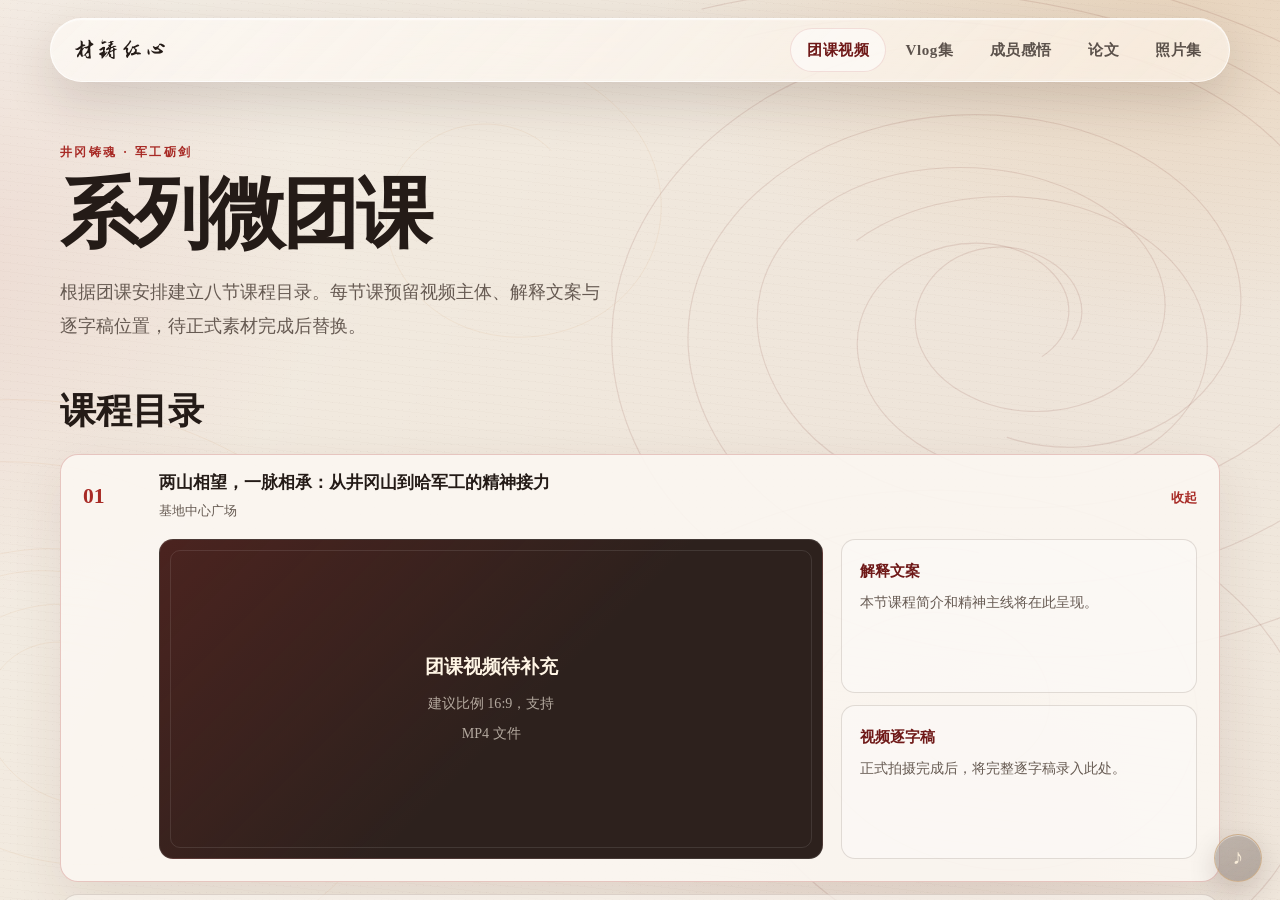
==== course.html @ 58afc65a "Deploy 材铸红心实践团网站" ====
<!doctype html>
<html lang="zh-CN">
<head>
  <meta charset="utf-8">
  <meta name="viewport" content="width=device-width, initial-scale=1">
  <meta name="description" content="材铸红心系列微团课视频框架">
  <title>团课视频｜材铸红心</title>
  <link rel="stylesheet" href="assets/css/styles.css">
</head>
<body class="content-page" data-page="course.html">
  <header class="site-header site-header--light" data-open="false">
    <a class="brand-name" href="index.html" aria-label="返回材铸红心首页">材铸红心</a>
    <button class="menu-button" type="button" aria-expanded="false" aria-controls="site-nav">导航</button>
    <nav class="site-nav" id="site-nav" aria-label="主要导航">
      <a class="nav-link" href="course.html" aria-current="page">团课视频</a>
      <a class="nav-link" href="vlog.html">Vlog集</a>
      <a class="nav-link" href="reflections.html">成员感悟</a>
      <a class="nav-link" href="paper.html">论文</a>
      <a class="nav-link" href="gallery.html">照片集</a>
    </nav>
  </header>

  <main class="page-main">
    <header class="page-intro">
      <p class="page-kicker">井冈铸魂 · 军工砺剑</p>
      <h1 class="page-title">系列微团课</h1>
      <p class="page-lede">根据团课安排建立八节课程目录。每节课预留视频主体、解释文案与逐字稿位置，待正式素材完成后替换。</p>
    </header>

    <section aria-labelledby="course-list-title">
      <h2 class="section-heading" id="course-list-title">课程目录</h2>
      <div class="lesson-list">
        <details class="lesson-item" open>
          <summary>
            <span class="lesson-number">01</span>
            <span><span class="lesson-summary-title">两山相望，一脉相承：从井冈山到哈军工的精神接力</span><span class="lesson-location">基地中心广场</span></span>
            <span class="lesson-toggle" aria-hidden="true"></span>
          </summary>
          <div class="lesson-body">
            <div class="media-placeholder"><div class="placeholder-copy"><strong>团课视频待补充</strong><span>建议比例 16:9，支持 MP4 文件</span></div></div>
            <div class="copy-slots"><div class="copy-slot"><strong>解释文案</strong><p>本节课程简介和精神主线将在此呈现。</p></div><div class="copy-slot"><strong>视频逐字稿</strong><p>正式拍摄完成后，将完整逐字稿录入此处。</p></div></div>
          </div>
        </details>
        <details class="lesson-item">
          <summary><span class="lesson-number">02</span><span><span class="lesson-summary-title">支部建在连上，班排建在专业：从三湾改编看红色制度基因</span><span class="lesson-location">基地中心教室及走廊</span></span><span class="lesson-toggle" aria-hidden="true"></span></summary>
          <div class="lesson-body"><div class="media-placeholder"><div class="placeholder-copy"><strong>团课视频待补充</strong><span>视频主体位置</span></div></div><div class="copy-slots"><div class="copy-slot"><strong>解释文案</strong><p>课程简介待录入。</p></div><div class="copy-slot"><strong>视频逐字稿</strong><p>完整稿件待录入。</p></div></div></div>
        </details>
        <details class="lesson-item">
          <summary><span class="lesson-number">03</span><span><span class="lesson-summary-title">军民鱼水，攻克难关</span><span class="lesson-location">茅坪镇坝上村、源头村、马源村</span></span><span class="lesson-toggle" aria-hidden="true"></span></summary>
          <div class="lesson-body"><div class="media-placeholder"><div class="placeholder-copy"><strong>团课视频待补充</strong><span>视频主体位置</span></div></div><div class="copy-slots"><div class="copy-slot"><strong>解释文案</strong><p>课程简介待录入。</p></div><div class="copy-slot"><strong>视频逐字稿</strong><p>完整稿件待录入。</p></div></div></div>
        </details>
        <details class="lesson-item">
          <summary><span class="lesson-number">04</span><span><span class="lesson-summary-title">实事求是，勇闯新路</span><span class="lesson-location">茅坪八角楼</span></span><span class="lesson-toggle" aria-hidden="true"></span></summary>
          <div class="lesson-body"><div class="media-placeholder"><div class="placeholder-copy"><strong>团课视频待补充</strong><span>视频主体位置</span></div></div><div class="copy-slots"><div class="copy-slot"><strong>解释文案</strong><p>课程简介待录入。</p></div><div class="copy-slot"><strong>视频逐字稿</strong><p>完整稿件待录入。</p></div></div></div>
        </details>
        <details class="lesson-item">
          <summary><span class="lesson-number">05</span><span><span class="lesson-summary-title">盐藏初心，以命守志</span><span class="lesson-location">小井红军医院及红军烈士墓</span></span><span class="lesson-toggle" aria-hidden="true"></span></summary>
          <div class="lesson-body"><div class="media-placeholder"><div class="placeholder-copy"><strong>团课视频待补充</strong><span>视频主体位置</span></div></div><div class="copy-slots"><div class="copy-slot"><strong>解释文案</strong><p>课程简介待录入。</p></div><div class="copy-slot"><strong>视频逐字稿</strong><p>完整稿件待录入。</p></div></div></div>
        </details>
        <details class="lesson-item">
          <summary><span class="lesson-number">06</span><span><span class="lesson-summary-title">同心创业铸根基</span><span class="lesson-location">百竹园及红军造币厂</span></span><span class="lesson-toggle" aria-hidden="true"></span></summary>
          <div class="lesson-body"><div class="media-placeholder"><div class="placeholder-copy"><strong>团课视频待补充</strong><span>视频主体位置</span></div></div><div class="copy-slots"><div class="copy-slot"><strong>解释文案</strong><p>课程简介待录入。</p></div><div class="copy-slot"><strong>视频逐字稿</strong><p>完整稿件待录入。</p></div></div></div>
        </details>
        <details class="lesson-item">
          <summary><span class="lesson-number">07</span><span><span class="lesson-summary-title">星火寻路，自主立根</span><span class="lesson-location">茅坪八角楼</span></span><span class="lesson-toggle" aria-hidden="true"></span></summary>
          <div class="lesson-body"><div class="media-placeholder"><div class="placeholder-copy"><strong>团课视频待补充</strong><span>视频主体位置</span></div></div><div class="copy-slots"><div class="copy-slot"><strong>解释文案</strong><p>课程简介待录入。</p></div><div class="copy-slot"><strong>视频逐字稿</strong><p>完整稿件待录入。</p></div></div></div>
        </details>
        <details class="lesson-item">
          <summary><span class="lesson-number">08</span><span><span class="lesson-summary-title">井冈星火，青春接力</span><span class="lesson-location">井冈山火炬广场</span></span><span class="lesson-toggle" aria-hidden="true"></span></summary>
          <div class="lesson-body"><div class="media-placeholder"><div class="placeholder-copy"><strong>团课视频待补充</strong><span>视频主体位置</span></div></div><div class="copy-slots"><div class="copy-slot"><strong>解释文案</strong><p>课程简介待录入。</p></div><div class="copy-slot"><strong>视频逐字稿</strong><p>完整稿件待录入。</p></div></div></div>
        </details>
      </div>
    </section>
  </main>
  <footer class="site-footer">哈尔滨工程大学“材铸红心”井冈山实践团</footer>
  <script src="assets/js/site.js"></script>
</body>
</html>
---- assets/css/styles.css ----
@font-face {
  font-family: "CaiZhu Brush";
  src: url("../fonts/LiuJianMaoCao-Regular.ttf") format("truetype");
  font-display: swap;
}

@font-face {
  font-family: "CaiZhu Brush Alt";
  src: url("../fonts/ZhiMangXing-Regular.ttf") format("truetype");
  font-display: swap;
}

:root {
  color-scheme: light;
  --red: #a82b26;
  --red-deep: #6f1918;
  --red-soft: #c45b4f;
  --ink: #241b17;
  --ink-muted: #665a52;
  --paper: #f1e9de;
  --paper-soft: #f7f1e9;
  --gold: #d39a55;
  --line: rgba(82, 55, 43, 0.16);
  --glass-light: rgba(248, 241, 232, 0.68);
  --glass-dark: rgba(30, 22, 18, 0.26);
  --radius-panel: 18px;
  --radius-control: 999px;
  --shadow-panel: 0 24px 70px rgba(68, 35, 27, 0.12);
  --shadow-glass: inset 0 1px 0 rgba(255, 255, 255, 0.58), 0 18px 50px rgba(46, 24, 18, 0.16);
  --ease-out: cubic-bezier(0.16, 1, 0.3, 1);
  --serif: "Noto Serif SC", "Source Han Serif SC", "Songti SC", "STSong", "SimSun", serif;
}

* {
  box-sizing: border-box;
}

html {
  min-width: 320px;
  background: var(--paper);
}

body {
  margin: 0;
  min-width: 320px;
  color: var(--ink);
  background: var(--paper);
  font-family: var(--serif);
  font-size: 17px;
  line-height: 1.75;
  text-rendering: optimizeLegibility;
  -webkit-font-smoothing: antialiased;
}

a {
  color: inherit;
  text-decoration: none;
}

button,
summary {
  font: inherit;
}

:focus-visible {
  outline: 3px solid rgba(168, 43, 38, 0.48);
  outline-offset: 3px;
}

.site-header {
  position: fixed;
  z-index: 40;
  top: 18px;
  left: 50%;
  display: flex;
  width: min(calc(100% - 32px), 1180px);
  min-height: 64px;
  align-items: center;
  justify-content: space-between;
  gap: 20px;
  padding: 8px 10px 8px 22px;
  transform: translateX(-50%);
  border: 1px solid rgba(255, 255, 255, 0.28);
  border-radius: var(--radius-control);
  background:
    linear-gradient(135deg, rgba(255, 255, 255, 0.22), rgba(255, 255, 255, 0.06)),
    var(--glass-dark);
  box-shadow: var(--shadow-glass);
  backdrop-filter: blur(34px) saturate(168%) contrast(1.04);
  -webkit-backdrop-filter: blur(34px) saturate(168%) contrast(1.04);
}

.site-header::before {
  position: absolute;
  inset: 1px;
  z-index: -1;
  border: 1px solid rgba(255, 255, 255, 0.11);
  border-radius: inherit;
  content: "";
  pointer-events: none;
}

.site-header--light {
  border-color: rgba(255, 255, 255, 0.7);
  background:
    linear-gradient(135deg, rgba(255, 255, 255, 0.42), rgba(255, 255, 255, 0.08)),
    var(--glass-light);
  color: var(--ink);
}

.brand-name {
  flex: 0 0 auto;
  font-family: "CaiZhu Brush Alt", "STXingkai", "KaiTi", cursive;
  font-size: 1.55rem;
  line-height: 1;
  letter-spacing: 0.08em;
  white-space: nowrap;
}

.home .brand-name {
  color: #fff6e8;
  text-shadow: 0 2px 18px rgba(40, 10, 6, 0.32);
}

.site-nav {
  display: flex;
  align-items: center;
  gap: 2px;
}

.nav-link {
  display: inline-flex;
  min-height: 44px;
  align-items: center;
  justify-content: center;
  padding: 0 16px;
  border: 1px solid transparent;
  border-radius: var(--radius-control);
  color: rgba(255, 250, 242, 0.86);
  font-size: 0.94rem;
  font-weight: 600;
  letter-spacing: 0.04em;
  white-space: nowrap;
  transition: transform 220ms var(--ease-out), background 220ms ease, border-color 220ms ease, color 220ms ease;
}

.site-header--light .nav-link {
  color: rgba(36, 27, 23, 0.74);
}

.nav-link:hover,
.nav-link[aria-current="page"] {
  border-color: rgba(255, 255, 255, 0.28);
  background: rgba(255, 255, 255, 0.16);
  color: #fffaf2;
}

.site-header--light .nav-link:hover,
.site-header--light .nav-link[aria-current="page"] {
  border-color: rgba(168, 43, 38, 0.13);
  background: rgba(255, 255, 255, 0.52);
  color: var(--red-deep);
}

.nav-link:active,
.menu-button:active {
  transform: translateY(1px) scale(0.98);
}

.menu-button {
  display: none;
  min-width: 64px;
  min-height: 44px;
  border: 1px solid rgba(255, 255, 255, 0.28);
  border-radius: var(--radius-control);
  background: rgba(255, 255, 255, 0.14);
  color: inherit;
  cursor: pointer;
  font-weight: 700;
  transition: transform 180ms var(--ease-out), background 180ms ease;
}

.home {
  min-height: 100dvh;
  overflow: hidden;
  background: #211815;
}

.content-frame {
  position: fixed;
  inset: 0;
  z-index: 50;
  width: 100%;
  height: 100%;
  border: 0;
  background: var(--paper);
}

.content-frame[hidden] {
  display: none;
}

.hero {
  position: relative;
  min-height: 100dvh;
  overflow: hidden;
  isolation: isolate;
}

.hero-video-stack {
  position: absolute;
  inset: 0;
  z-index: -4;
}

.hero-video {
  position: absolute;
  inset: -1.5%;
  width: 103%;
  height: 103%;
  object-fit: cover;
  opacity: 0;
  filter: blur(1.8px) saturate(0.9) contrast(1.02);
  transform: scale(1.015);
  transition: opacity 1400ms ease-in-out;
  will-change: opacity;
}

.hero-video.is-active {
  opacity: 1;
}

.home-brandmarks {
  position: fixed;
  inset: 0;
  z-index: 42;
  pointer-events: none;
}

.corner-mark {
  position: absolute;
  top: 18px;
  display: grid;
  height: 64px;
  place-items: center;
  overflow: visible;
}

.corner-mark--party {
  left: 18px;
  width: 64px;
}

.corner-mark--party img {
  width: 44px;
  height: 44px;
  object-fit: contain;
  filter: drop-shadow(0 5px 14px rgba(42, 14, 8, 0.42));
}

.corner-mark--heu {
  right: 18px;
  width: 224px;
  padding-inline: 18px;
}

.corner-mark--heu img {
  display: block;
  width: 188px;
  height: auto;
  filter: drop-shadow(0 4px 14px rgba(34, 12, 8, 0.5));
}

@media (min-width: 1201px) {
  .home .site-header {
    width: min(calc(100% - 500px), 920px);
  }
}

@media (max-width: 1200px) {
  .home .corner-mark {
    top: 96px;
  }
}

.hero::before {
  position: absolute;
  inset: 0;
  z-index: -3;
  background:
    linear-gradient(180deg, rgba(27, 16, 13, 0.42) 0%, rgba(35, 18, 15, 0.07) 34%, rgba(58, 25, 20, 0.12) 68%, rgba(29, 17, 13, 0.36) 100%),
    radial-gradient(circle at 50% 32%, rgba(245, 190, 108, 0.09), transparent 34%);
  content: "";
}

.hero::after {
  position: absolute;
  inset: 0;
  z-index: -2;
  background-image: linear-gradient(90deg, rgba(83, 24, 17, 0.08), transparent 28%, transparent 72%, rgba(83, 24, 17, 0.08));
  content: "";
  pointer-events: none;
}

.hero-title-wrap {
  position: absolute;
  top: 36%;
  left: 50%;
  width: min(92vw, 1200px);
  transform: translate(-50%, -50%);
  text-align: center;
}

.hero-title {
  margin: 0;
  color: #fff2db;
  font-family: "华文宋体", "STSong", "Noto Serif SC", "Source Han Serif SC", serif;
  font-size: clamp(4.8rem, 9vw, 9.6rem);
  font-weight: 700;
  line-height: 1;
  letter-spacing: 0.14em;
  text-shadow:
    0 2px 0 rgba(255, 224, 175, 0.34),
    0 12px 30px rgba(74, 16, 12, 0.5),
    0 34px 90px rgba(34, 12, 8, 0.28);
}

.hero-subtitle {
  margin: 22px 0 0;
  color: rgba(255, 242, 219, 0.92);
  font-family: "华文宋体", "STSong", "Noto Serif SC", "Source Han Serif SC", serif;
  font-size: clamp(0.95rem, 1.55vw, 1.45rem);
  font-weight: 400;
  line-height: 1.5;
  letter-spacing: 0.18em;
  text-shadow:
    0 6px 22px rgba(74, 16, 12, 0.58),
    0 18px 48px rgba(34, 12, 8, 0.3);
  text-wrap: pretty;
}

.music-toggle {
  position: fixed;
  right: 18px;
  bottom: 18px;
  z-index: 60;
  display: grid;
  width: 48px;
  height: 48px;
  padding: 0;
  place-items: center;
  border: 1px solid rgba(255, 255, 255, 0.38);
  border-radius: 50%;
  background:
    linear-gradient(145deg, rgba(255, 255, 255, 0.24), rgba(255, 255, 255, 0.07)),
    rgba(43, 28, 22, 0.46);
  color: #fff2db;
  box-shadow: inset 0 1px 0 rgba(255, 255, 255, 0.5), 0 10px 30px rgba(42, 18, 12, 0.24);
  backdrop-filter: blur(22px) saturate(150%);
  -webkit-backdrop-filter: blur(22px) saturate(150%);
  cursor: pointer;
  transition: transform 200ms var(--ease-out), background 200ms ease, opacity 200ms ease;
}

.music-toggle:hover {
  background:
    linear-gradient(145deg, rgba(255, 255, 255, 0.32), rgba(255, 255, 255, 0.1)),
    rgba(83, 31, 24, 0.52);
  transform: translateY(-2px);
}

.music-toggle:active {
  transform: translateY(0) scale(0.96);
}

.music-toggle[data-playing="false"] {
  opacity: 0.7;
}

.music-toggle[data-blocked="true"] {
  border-color: rgba(211, 154, 85, 0.55);
}

.music-note {
  display: block;
  font-family: Georgia, "Times New Roman", serif;
  font-size: 1.35rem;
  font-weight: 700;
  line-height: 1;
  transform-origin: 50% 52%;
}

.content-page {
  position: relative;
  min-height: 100dvh;
  isolation: isolate;
  background:
    radial-gradient(ellipse 48rem 34rem at 92% -4%, rgba(211, 154, 85, 0.22), transparent 68%),
    radial-gradient(ellipse 38rem 31rem at -8% 30%, rgba(168, 43, 38, 0.1), transparent 70%),
    radial-gradient(ellipse 34rem 28rem at 78% 94%, rgba(111, 25, 24, 0.055), transparent 72%),
    linear-gradient(118deg, rgba(255, 255, 255, 0.26), transparent 32%, rgba(111, 25, 24, 0.025) 72%, transparent),
    var(--paper);
  background-attachment: fixed;
}

.content-page::before {
  position: fixed;
  inset: 0;
  z-index: -2;
  opacity: 0.62;
  background-image:
    repeating-linear-gradient(7deg, transparent 0 3px, rgba(73, 48, 37, 0.018) 3px 4px, transparent 4px 9px),
    repeating-linear-gradient(94deg, transparent 0 10px, rgba(255, 255, 255, 0.13) 10px 11px, transparent 11px 19px),
    radial-gradient(circle, rgba(72, 47, 35, 0.055) 0 0.65px, transparent 0.8px);
  background-size: auto, auto, 7px 7px;
  content: "";
  mix-blend-mode: multiply;
  pointer-events: none;
}

.content-page::after {
  position: fixed;
  inset: 0;
  z-index: -1;
  opacity: 0.72;
  background-image: url("../images/topographic-contours.svg");
  background-repeat: no-repeat;
  background-position: center top;
  background-size: cover;
  content: "";
  mix-blend-mode: multiply;
  pointer-events: none;
}

.page-main {
  width: min(calc(100% - 40px), 1160px);
  margin: 0 auto;
  padding: 142px 0 84px;
}

.page-intro {
  max-width: 780px;
  margin-bottom: 46px;
}

.page-kicker {
  margin: 0 0 10px;
  color: var(--red);
  font-size: 0.78rem;
  font-weight: 800;
  letter-spacing: 0.2em;
}

.page-title {
  margin: 0;
  font-size: clamp(2.8rem, 6vw, 5.5rem);
  font-weight: 700;
  line-height: 1.08;
  letter-spacing: -0.04em;
  text-wrap: balance;
}

.page-lede {
  max-width: 62ch;
  margin: 18px 0 0;
  color: var(--ink-muted);
  font-size: clamp(1rem, 1.4vw, 1.16rem);
  line-height: 1.9;
  text-wrap: pretty;
}

.surface {
  border: 1px solid rgba(255, 255, 255, 0.76);
  border-radius: var(--radius-panel);
  background:
    linear-gradient(145deg, rgba(255, 255, 255, 0.16), transparent 44%),
    rgba(249, 244, 237, 0.7);
  box-shadow: var(--shadow-panel), inset 0 1px 0 rgba(255, 255, 255, 0.78);
  backdrop-filter: blur(20px) saturate(130%);
  -webkit-backdrop-filter: blur(20px) saturate(130%);
}

.section-heading {
  margin: 0 0 20px;
  font-size: clamp(1.45rem, 2.8vw, 2.25rem);
  line-height: 1.25;
}

.lesson-list {
  display: grid;
  gap: 12px;
}

.lesson-item {
  overflow: hidden;
  border: 1px solid var(--line);
  border-radius: var(--radius-panel);
  background: rgba(250, 246, 240, 0.66);
  transition: border-color 220ms ease, box-shadow 220ms ease, background 220ms ease;
}

.lesson-item[open] {
  border-color: rgba(168, 43, 38, 0.24);
  background: rgba(251, 247, 241, 0.91);
  box-shadow: 0 18px 52px rgba(82, 42, 31, 0.09);
}

.lesson-item summary {
  position: relative;
  display: grid;
  grid-template-columns: 58px minmax(0, 1fr) auto;
  gap: 18px;
  align-items: center;
  min-height: 84px;
  padding: 14px 22px;
  cursor: pointer;
  list-style: none;
}

.lesson-item summary::-webkit-details-marker {
  display: none;
}

.lesson-number {
  color: var(--red);
  font-size: 1.35rem;
  font-weight: 700;
  font-variant-numeric: tabular-nums;
}

.lesson-summary-title {
  display: block;
  font-size: 1.06rem;
  font-weight: 700;
  line-height: 1.45;
  text-wrap: pretty;
}

.lesson-location {
  display: block;
  margin-top: 4px;
  color: var(--ink-muted);
  font-size: 0.84rem;
}

.lesson-toggle::before {
  color: var(--ink-muted);
  content: "展开";
  font-size: 0.82rem;
  font-weight: 700;
}

.lesson-item[open] .lesson-toggle::before {
  color: var(--red);
  content: "收起";
}

.lesson-body {
  display: grid;
  grid-template-columns: minmax(0, 1.4fr) minmax(260px, 0.75fr);
  gap: 18px;
  padding: 0 22px 22px 98px;
}

.media-placeholder {
  position: relative;
  display: grid;
  min-height: 320px;
  place-items: center;
  overflow: hidden;
  border: 1px solid rgba(255, 255, 255, 0.1);
  border-radius: 14px;
  background:
    linear-gradient(135deg, rgba(168, 43, 38, 0.24), transparent 55%),
    #2d211d;
  color: rgba(255, 246, 232, 0.84);
  text-align: center;
}

.media-placeholder::after {
  position: absolute;
  inset: 10px;
  border: 1px solid rgba(255, 255, 255, 0.1);
  border-radius: 10px;
  content: "";
}

.placeholder-copy {
  position: relative;
  z-index: 1;
  max-width: 24ch;
  padding: 28px;
}

.placeholder-copy strong {
  display: block;
  margin-bottom: 5px;
  color: #fff5e5;
  font-size: 1.2rem;
}

.placeholder-copy span {
  color: rgba(255, 246, 232, 0.64);
  font-size: 0.88rem;
}

.copy-slots {
  display: grid;
  gap: 12px;
}

.copy-slot {
  padding: 18px;
  border: 1px solid var(--line);
  border-radius: 14px;
  background: rgba(255, 255, 255, 0.34);
}

.copy-slot strong {
  display: block;
  margin-bottom: 6px;
  color: var(--red-deep);
  font-size: 0.96rem;
}

.copy-slot p {
  margin: 0;
  color: var(--ink-muted);
  font-size: 0.9rem;
  line-height: 1.65;
}

.feature-stage {
  padding: clamp(20px, 4vw, 40px);
}

.vlog-grid {
  display: grid;
  grid-template-columns: repeat(3, minmax(0, 1fr));
  gap: 16px;
  margin: 0;
  padding: 0;
  list-style: none;
}

.vlog-card {
  overflow: hidden;
  transition: transform 260ms var(--ease-out), box-shadow 260ms ease, border-color 260ms ease;
}

.vlog-card:hover {
  border-color: rgba(168, 43, 38, 0.2);
  box-shadow: 0 28px 78px rgba(68, 35, 27, 0.16), inset 0 1px 0 rgba(255, 255, 255, 0.82);
  transform: translateY(-4px);
}

.vlog-card-media {
  position: relative;
  display: grid;
  aspect-ratio: 16 / 9;
  place-items: center;
  overflow: hidden;
  background:
    radial-gradient(circle at 74% 18%, rgba(211, 154, 85, 0.24), transparent 34%),
    linear-gradient(145deg, rgba(168, 43, 38, 0.32), transparent 62%),
    #2d211d;
  color: rgba(255, 246, 232, 0.7);
}

.vlog-card-media::after {
  position: absolute;
  inset: 10px;
  border: 1px solid rgba(255, 255, 255, 0.11);
  border-radius: 10px;
  content: "";
}

.vlog-card-media span {
  position: relative;
  z-index: 1;
  font-size: 0.86rem;
  letter-spacing: 0.08em;
}

.vlog-card-body {
  padding: 22px;
}

.vlog-index {
  margin: 0 0 8px;
  color: var(--red);
  font-size: 0.72rem;
  font-weight: 800;
  letter-spacing: 0.18em;
}

.vlog-card h2 {
  margin: 0;
  font-size: 1.28rem;
  line-height: 1.4;
}

.vlog-meta {
  display: grid;
  grid-template-columns: 1fr 1fr;
  gap: 12px;
  margin: 20px 0 0;
  padding-top: 16px;
  border-top: 1px solid var(--line);
}

.vlog-meta div {
  min-width: 0;
}

.vlog-meta dt {
  margin-bottom: 2px;
  color: var(--red);
  font-size: 0.72rem;
  font-weight: 700;
  letter-spacing: 0.1em;
}

.vlog-meta dd {
  margin: 0;
  color: var(--ink-muted);
  font-size: 0.88rem;
}

.empty-state {
  display: grid;
  min-height: 360px;
  place-items: center;
  padding: 44px;
  text-align: center;
}

.empty-state-inner {
  max-width: 560px;
}

.empty-state h2 {
  margin: 0 0 12px;
  font-size: clamp(1.7rem, 4vw, 2.8rem);
}

.empty-state p {
  margin: 0;
  color: var(--ink-muted);
}

.format-row {
  display: grid;
  grid-template-columns: repeat(4, minmax(0, 1fr));
  gap: 10px;
  margin-top: 28px;
}

.format-item {
  padding: 14px 10px;
  border: 1px solid var(--line);
  border-radius: 12px;
  background: rgba(255, 255, 255, 0.34);
  color: var(--red-deep);
  font-size: 0.9rem;
  font-weight: 700;
}

.paper-shell {
  display: grid;
  grid-template-columns: minmax(0, 0.8fr) minmax(0, 1.2fr);
  gap: 22px;
}

.paper-note {
  align-self: start;
  padding: 32px;
}

.paper-note h2 {
  margin: 0 0 14px;
  font-size: 1.55rem;
  line-height: 1.35;
}

.paper-note p {
  margin: 0;
  color: var(--ink-muted);
}

.paper-outline {
  padding: 12px 30px;
}

.outline-item {
  display: grid;
  grid-template-columns: 54px minmax(0, 1fr);
  gap: 16px;
  padding: 22px 0;
  border-bottom: 1px solid var(--line);
}

.outline-item:last-child {
  border-bottom: 0;
}

.outline-index {
  color: var(--red);
  font-weight: 700;
}

.outline-item h3 {
  margin: 0 0 6px;
  font-size: 1.08rem;
}

.outline-item p {
  margin: 0;
  color: var(--ink-muted);
  font-size: 0.92rem;
}

.gallery-grid {
  column-count: 3;
  column-gap: 14px;
}

.gallery-item {
  position: relative;
  display: block;
  width: 100%;
  margin: 0 0 14px;
  padding: 0;
  overflow: hidden;
  break-inside: avoid;
  border: 1px solid rgba(92, 56, 42, 0.14);
  border-radius: var(--radius-panel);
  background: rgba(255, 255, 255, 0.34);
  box-shadow: 0 14px 38px rgba(68, 35, 27, 0.1);
  cursor: zoom-in;
}

.gallery-item img {
  display: block;
  width: 100%;
  height: auto;
  transition: transform 420ms var(--ease-out), filter 300ms ease;
}

.gallery-item:hover img {
  filter: saturate(1.04) contrast(1.02);
  transform: scale(1.018);
}

.gallery-lightbox {
  width: 100vw;
  max-width: none;
  height: 100dvh;
  max-height: none;
  margin: 0;
  padding: clamp(54px, 7vw, 86px) clamp(18px, 5vw, 72px) clamp(18px, 5vw, 56px);
  overflow: hidden;
  border: 0;
  background: rgba(24, 17, 14, 0.94);
}

.gallery-lightbox::backdrop {
  background: rgba(24, 17, 14, 0.78);
  backdrop-filter: blur(12px);
  -webkit-backdrop-filter: blur(12px);
}

.gallery-lightbox img {
  display: block;
  width: 100%;
  height: 100%;
  object-fit: contain;
}

.gallery-lightbox-close {
  position: absolute;
  top: 14px;
  right: 16px;
  min-width: 56px;
  min-height: 40px;
  border: 1px solid rgba(255, 255, 255, 0.28);
  border-radius: var(--radius-control);
  background: rgba(255, 255, 255, 0.12);
  color: #fff2db;
  cursor: pointer;
}

.site-footer {
  width: min(calc(100% - 40px), 1160px);
  margin: 0 auto;
  padding: 26px 0 36px;
  border-top: 1px solid var(--line);
  color: var(--ink-muted);
  font-size: 0.84rem;
}

@media (max-width: 900px) {
  .site-header {
    padding-left: 18px;
  }

  .menu-button {
    display: inline-flex;
    align-items: center;
    justify-content: center;
  }

  .site-nav {
    position: absolute;
    top: calc(100% + 10px);
    right: 0;
    display: grid;
    width: min(280px, calc(100vw - 32px));
    max-height: 0;
    padding: 0 8px;
    overflow: hidden;
    border: 0 solid rgba(255, 255, 255, 0.36);
    border-radius: 22px;
    background: rgba(34, 25, 21, 0.82);
    opacity: 0;
    box-shadow: var(--shadow-panel);
    backdrop-filter: blur(30px) saturate(150%);
    -webkit-backdrop-filter: blur(30px) saturate(150%);
    transform: translateY(-8px);
    transition: max-height 300ms var(--ease-out), padding 300ms var(--ease-out), opacity 180ms ease, transform 300ms var(--ease-out);
  }

  .site-header--light .site-nav {
    background: rgba(247, 240, 232, 0.92);
  }

  .site-header[data-open="true"] .site-nav {
    max-height: 380px;
    padding: 8px;
    border-width: 1px;
    opacity: 1;
    transform: translateY(0);
  }

  .nav-link {
    justify-content: flex-start;
    padding: 0 17px;
  }

  .lesson-body,
  .paper-shell {
    grid-template-columns: 1fr;
  }

  .vlog-grid {
    grid-template-columns: repeat(2, minmax(0, 1fr));
  }

  .lesson-body {
    padding-left: 22px;
  }

  .format-row {
    grid-template-columns: repeat(2, minmax(0, 1fr));
  }

  .gallery-grid {
    column-count: 2;
  }
}

@media (max-width: 620px) {
  body {
    font-size: 16px;
  }

  .site-header {
    top: 10px;
    width: calc(100% - 20px);
    min-height: 58px;
    padding: 6px 7px 6px 16px;
  }

  .brand-name {
    font-size: 1.3rem;
  }

  .home .corner-mark {
    top: 82px;
    height: 50px;
  }

  .corner-mark--party {
    left: 10px;
    width: 50px;
  }

  .corner-mark--party img {
    width: 34px;
    height: 34px;
  }

  .corner-mark--heu {
    right: 10px;
    width: 158px;
    padding-inline: 12px;
  }

  .corner-mark--heu img {
    width: 132px;
  }

  .music-toggle {
    right: 10px;
    bottom: 10px;
    width: 44px;
    height: 44px;
  }

  .hero-title-wrap {
    top: 34%;
  }

  .hero-title {
    font-size: clamp(3.5rem, 18vw, 5.8rem);
    line-height: 1;
    letter-spacing: 0.08em;
  }

  .hero-subtitle {
    margin-top: 14px;
    padding-inline: 16px;
    font-size: clamp(0.82rem, 4vw, 1rem);
    letter-spacing: 0.1em;
  }

  .page-main {
    width: min(calc(100% - 28px), 1160px);
    padding-top: 112px;
  }

  .page-intro {
    margin-bottom: 30px;
  }

  .page-title {
    font-size: clamp(2.5rem, 14vw, 4rem);
  }

  .lesson-item summary {
    grid-template-columns: 42px minmax(0, 1fr);
    gap: 10px;
    padding: 14px;
  }

  .lesson-toggle {
    display: none;
  }

  .lesson-body {
    padding: 0 14px 14px;
  }

  .media-placeholder {
    min-height: 260px;
  }

  .vlog-grid {
    grid-template-columns: 1fr;
  }

  .vlog-card-body {
    padding: 18px;
  }

  .feature-stage,
  .empty-state,
  .paper-note {
    padding: 22px;
  }

  .paper-outline {
    padding: 4px 20px;
  }

  .gallery-grid {
    column-count: 1;
  }

  .format-row {
    grid-template-columns: 1fr 1fr;
  }
}

@media (prefers-reduced-motion: no-preference) {
  .hero-title {
    animation: title-arrive 1200ms var(--ease-out) 120ms both;
  }

  .hero-subtitle {
    animation: title-arrive 1000ms var(--ease-out) 260ms both;
  }

  .site-header {
    animation: header-arrive 720ms var(--ease-out) both;
  }

  .music-toggle[data-playing="true"] .music-note {
    animation: music-note-spin 4.8s linear infinite;
  }

  @keyframes title-arrive {
    from {
      opacity: 0;
      transform: translateY(22px) scale(0.985);
      filter: blur(8px);
    }
    to {
      opacity: 1;
      transform: translateY(0) scale(1);
      filter: blur(0);
    }
  }

  @keyframes music-note-spin {
    to {
      transform: rotate(360deg);
    }
  }

  @keyframes header-arrive {
    from {
      opacity: 0;
      transform: translate(-50%, -12px);
    }
    to {
      opacity: 1;
      transform: translate(-50%, 0);
    }
  }
}

@media (prefers-reduced-motion: reduce) {
  *,
  *::before,
  *::after {
    scroll-behavior: auto !important;
    animation-duration: 0.01ms !important;
    animation-iteration-count: 1 !important;
    transition-duration: 0.01ms !important;
  }
}

@media (prefers-reduced-transparency: reduce) {
  .site-header,
  .surface {
    background: rgba(246, 239, 230, 0.98);
    backdrop-filter: none;
    -webkit-backdrop-filter: none;
  }

  .home .site-header {
    background: rgba(35, 25, 21, 0.94);
  }
}
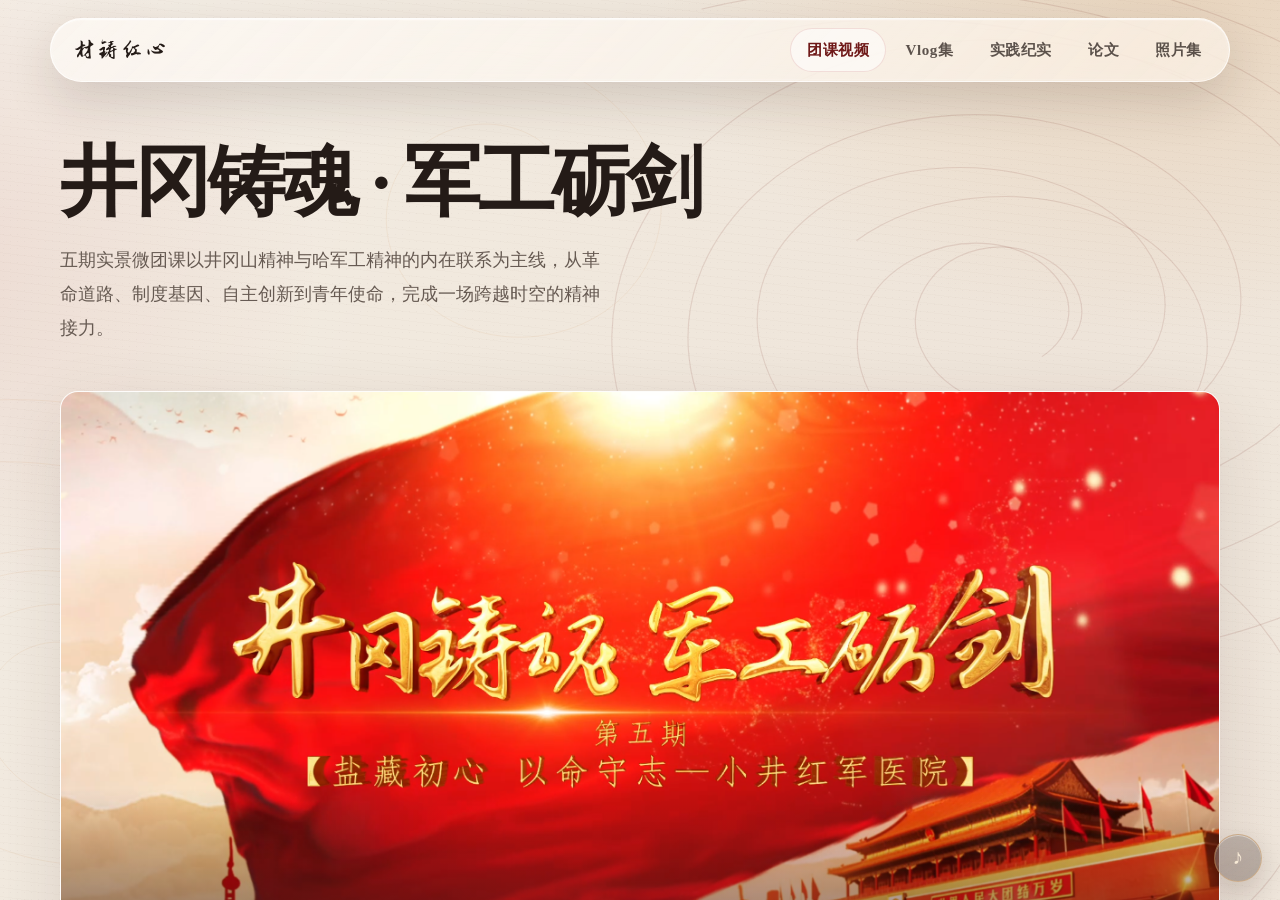
==== commit 96141835: "Add course, Vlog, and practice journal content" ====
--- a/course.html
+++ b/course.html
@@ -3,7 +3,7 @@
 <head>
   <meta charset="utf-8">
   <meta name="viewport" content="width=device-width, initial-scale=1">
-  <meta name="description" content="材铸红心系列微团课视频框架">
+  <meta name="description" content="井冈铸魂·军工砺剑系列微团课课程内容">
   <title>团课视频｜材铸红心</title>
   <link rel="stylesheet" href="assets/css/styles.css">
 </head>
@@ -14,7 +14,7 @@
     <nav class="site-nav" id="site-nav" aria-label="主要导航">
       <a class="nav-link" href="course.html" aria-current="page">团课视频</a>
       <a class="nav-link" href="vlog.html">Vlog集</a>
-      <a class="nav-link" href="reflections.html">成员感悟</a>
+      <a class="nav-link" href="reflections.html">实践纪实</a>
       <a class="nav-link" href="paper.html">论文</a>
       <a class="nav-link" href="gallery.html">照片集</a>
     </nav>
@@ -22,52 +22,106 @@
 
   <main class="page-main">
     <header class="page-intro">
-      <p class="page-kicker">井冈铸魂 · 军工砺剑</p>
-      <h1 class="page-title">系列微团课</h1>
-      <p class="page-lede">根据团课安排建立八节课程目录。每节课预留视频主体、解释文案与逐字稿位置，待正式素材完成后替换。</p>
+      <h1 class="page-title">井冈铸魂 · 军工砺剑</h1>
+      <p class="page-lede">五期实景微团课以井冈山精神与哈军工精神的内在联系为主线，从革命道路、制度基因、自主创新到青年使命，完成一场跨越时空的精神接力。</p>
     </header>
 
-    <section aria-labelledby="course-list-title">
-      <h2 class="section-heading" id="course-list-title">课程目录</h2>
+    <figure class="course-cover surface">
+      <img src="assets/images/course-cover.png" alt="井冈铸魂·军工砺剑第五期团课封面">
+      <figcaption>“井冈铸魂 · 军工砺剑”系列微团课</figcaption>
+    </figure>
+
+    <section class="course-catalog" aria-labelledby="course-list-title">
+      <h2 class="section-heading" id="course-list-title">五期精神脉络</h2>
       <div class="lesson-list">
         <details class="lesson-item" open>
           <summary>
             <span class="lesson-number">01</span>
-            <span><span class="lesson-summary-title">两山相望，一脉相承：从井冈山到哈军工的精神接力</span><span class="lesson-location">基地中心广场</span></span>
+            <span><span class="lesson-summary-title">两山相望，一脉相承：从井冈山到哈军工的精神接力</span><span class="lesson-location">全国青少年井冈山革命传统教育基地中心广场</span></span>
             <span class="lesson-toggle" aria-hidden="true"></span>
           </summary>
-          <div class="lesson-body">
-            <div class="media-placeholder"><div class="placeholder-copy"><strong>团课视频待补充</strong><span>建议比例 16:9，支持 MP4 文件</span></div></div>
-            <div class="copy-slots"><div class="copy-slot"><strong>解释文案</strong><p>本节课程简介和精神主线将在此呈现。</p></div><div class="copy-slot"><strong>视频逐字稿</strong><p>正式拍摄完成后，将完整逐字稿录入此处。</p></div></div>
+          <div class="lesson-body lesson-body--content">
+            <div class="lesson-copy">
+              <p>一座是罗霄山脉中的革命摇篮，一座是松花江畔的军工重镇。本课以两座“精神高山”的跨时空对话开篇，说明井冈山精神是源头活水，哈军工精神则是这股力量在新中国国防科技战线上的赓续。</p>
+              <p>忠诚、奋斗、创新与团结贯穿两种精神：从“星星之火，可以燎原”的坚定信念，到军工人听党指挥、以身许国；从艰苦斗争、自主探索，到汇聚集体力量攻克国防科技难关，变的是时代战场，不变的是报国初心。</p>
+            </div>
+            <aside class="lesson-facts" aria-label="第一课要点">
+              <div><strong>课程目标</strong><p>确立全系列精神总纲，揭示井冈山精神与哈军工精神的内在同源性。</p></div>
+              <div><strong>关键词</strong><p>忠诚 · 奋斗 · 创新 · 团结</p></div>
+            </aside>
           </div>
         </details>
+
         <details class="lesson-item">
-          <summary><span class="lesson-number">02</span><span><span class="lesson-summary-title">支部建在连上，班排建在专业：从三湾改编看红色制度基因</span><span class="lesson-location">基地中心教室及走廊</span></span><span class="lesson-toggle" aria-hidden="true"></span></summary>
-          <div class="lesson-body"><div class="media-placeholder"><div class="placeholder-copy"><strong>团课视频待补充</strong><span>视频主体位置</span></div></div><div class="copy-slots"><div class="copy-slot"><strong>解释文案</strong><p>课程简介待录入。</p></div><div class="copy-slot"><strong>视频逐字稿</strong><p>完整稿件待录入。</p></div></div></div>
+          <summary>
+            <span class="lesson-number">02</span>
+            <span><span class="lesson-summary-title">支部建在连上，班排建在专业：从三湾改编看红色制度基因</span><span class="lesson-location">基地中心教室及走廊</span></span>
+            <span class="lesson-toggle" aria-hidden="true"></span>
+          </summary>
+          <div class="lesson-body lesson-body--content">
+            <div class="lesson-copy">
+              <p>三湾改编把党支部建在基层作战单位，确保党对军队的绝对领导直达每一名战士，使一支处于低谷的队伍重新凝聚。哈军工建校后把这一制度传统融入专业、学员队和班级，把政治方向贯穿人才培养全过程。</p>
+              <p>“又红又专”不是抽象口号：既要坚定对党忠诚、献身国防的政治品格，也要掌握解决实际问题的过硬本领。官兵平等、教学相长与组织关怀，共同构成哈军工红色制度基因的现实表达。</p>
+            </div>
+            <aside class="lesson-facts" aria-label="第二课要点">
+              <div><strong>课程目标</strong><p>理解“党对军队绝对领导”如何从井冈山走进新中国高等军事教育。</p></div>
+              <div><strong>关键词</strong><p>党指挥枪 · 支部建设 · 又红又专</p></div>
+            </aside>
+          </div>
         </details>
+
         <details class="lesson-item">
-          <summary><span class="lesson-number">03</span><span><span class="lesson-summary-title">军民鱼水，攻克难关</span><span class="lesson-location">茅坪镇坝上村、源头村、马源村</span></span><span class="lesson-toggle" aria-hidden="true"></span></summary>
-          <div class="lesson-body"><div class="media-placeholder"><div class="placeholder-copy"><strong>团课视频待补充</strong><span>视频主体位置</span></div></div><div class="copy-slots"><div class="copy-slot"><strong>解释文案</strong><p>课程简介待录入。</p></div><div class="copy-slot"><strong>视频逐字稿</strong><p>完整稿件待录入。</p></div></div></div>
+          <summary>
+            <span class="lesson-number">03</span>
+            <span><span class="lesson-summary-title">实事求是，勇闯新路</span><span class="lesson-location">茅坪八角楼</span></span>
+            <span class="lesson-toggle" aria-hidden="true"></span>
+          </summary>
+          <div class="lesson-body lesson-body--content">
+            <div class="lesson-copy">
+              <p>八角楼的一盏油灯见证了中国共产党人立足中国实际、探索革命道路的思想历程。理论创新并非闭门造车，而是源于走村入户、调查研究，是“不唯书、不唯上、只唯实”的求是作风。</p>
+              <p>哈军工建校之初同样不照搬现成模式，在国内基础薄弱、外部封锁重重的条件下首创尖端专业、探索国防科技人才培养体系。两处实践共同说明：唯有从实际出发、敢于走自己的路，才能不断打开新局面。</p>
+            </div>
+            <aside class="lesson-facts" aria-label="第三课要点">
+              <div><strong>核心精神</strong><p>实事求是 · 自主创新 · 勇闯新路</p></div>
+              <div><strong>课堂思考</strong><p>面对“卡脖子”难题，青年应如何把求真务实转化为科研行动？</p></div>
+            </aside>
+          </div>
         </details>
+
         <details class="lesson-item">
-          <summary><span class="lesson-number">04</span><span><span class="lesson-summary-title">实事求是，勇闯新路</span><span class="lesson-location">茅坪八角楼</span></span><span class="lesson-toggle" aria-hidden="true"></span></summary>
-          <div class="lesson-body"><div class="media-placeholder"><div class="placeholder-copy"><strong>团课视频待补充</strong><span>视频主体位置</span></div></div><div class="copy-slots"><div class="copy-slot"><strong>解释文案</strong><p>课程简介待录入。</p></div><div class="copy-slot"><strong>视频逐字稿</strong><p>完整稿件待录入。</p></div></div></div>
+          <summary>
+            <span class="lesson-number">04</span>
+            <span><span class="lesson-summary-title">盐藏初心，以命守志</span><span class="lesson-location">小井红军医院及小井红军烈士墓</span></span>
+            <span class="lesson-toggle" aria-hidden="true"></span>
+          </summary>
+          <div class="lesson-body lesson-body--content">
+            <div class="lesson-copy">
+              <p>小井红军医院把井冈山精神具象为分盐救人、军民互助与舍身守密的历史记忆。张子清将珍贵食盐让给重伤战友，群众持续送来草药粮食，百余名伤员面对敌人宁死不屈，共同写下坚定信念与无私奉献。</p>
+              <p>这份“舍小我、顾大局”的品格，经陈赓、谢有法、李开湘等前辈融入哈军工办学，又在林俊德等军工科技工作者身上化为扎根戈壁、为国攻坚的长期坚守。</p>
+            </div>
+            <aside class="lesson-facts" aria-label="第四课要点">
+              <div><strong>核心精神</strong><p>坚定信念、无私奉献；胸怀大局、为国献身。</p></div>
+              <div><strong>精神追问</strong><p>革命战争年代与国防科研领域的奉献有哪些不同表达？</p></div>
+            </aside>
+          </div>
         </details>
+
         <details class="lesson-item">
-          <summary><span class="lesson-number">05</span><span><span class="lesson-summary-title">盐藏初心，以命守志</span><span class="lesson-location">小井红军医院及红军烈士墓</span></span><span class="lesson-toggle" aria-hidden="true"></span></summary>
-          <div class="lesson-body"><div class="media-placeholder"><div class="placeholder-copy"><strong>团课视频待补充</strong><span>视频主体位置</span></div></div><div class="copy-slots"><div class="copy-slot"><strong>解释文案</strong><p>课程简介待录入。</p></div><div class="copy-slot"><strong>视频逐字稿</strong><p>完整稿件待录入。</p></div></div></div>
-        </details>
-        <details class="lesson-item">
-          <summary><span class="lesson-number">06</span><span><span class="lesson-summary-title">同心创业铸根基</span><span class="lesson-location">百竹园及红军造币厂</span></span><span class="lesson-toggle" aria-hidden="true"></span></summary>
-          <div class="lesson-body"><div class="media-placeholder"><div class="placeholder-copy"><strong>团课视频待补充</strong><span>视频主体位置</span></div></div><div class="copy-slots"><div class="copy-slot"><strong>解释文案</strong><p>课程简介待录入。</p></div><div class="copy-slot"><strong>视频逐字稿</strong><p>完整稿件待录入。</p></div></div></div>
-        </details>
-        <details class="lesson-item">
-          <summary><span class="lesson-number">07</span><span><span class="lesson-summary-title">星火寻路，自主立根</span><span class="lesson-location">茅坪八角楼</span></span><span class="lesson-toggle" aria-hidden="true"></span></summary>
-          <div class="lesson-body"><div class="media-placeholder"><div class="placeholder-copy"><strong>团课视频待补充</strong><span>视频主体位置</span></div></div><div class="copy-slots"><div class="copy-slot"><strong>解释文案</strong><p>课程简介待录入。</p></div><div class="copy-slot"><strong>视频逐字稿</strong><p>完整稿件待录入。</p></div></div></div>
-        </details>
-        <details class="lesson-item">
-          <summary><span class="lesson-number">08</span><span><span class="lesson-summary-title">井冈星火，青春接力</span><span class="lesson-location">井冈山火炬广场</span></span><span class="lesson-toggle" aria-hidden="true"></span></summary>
-          <div class="lesson-body"><div class="media-placeholder"><div class="placeholder-copy"><strong>团课视频待补充</strong><span>视频主体位置</span></div></div><div class="copy-slots"><div class="copy-slot"><strong>解释文案</strong><p>课程简介待录入。</p></div><div class="copy-slot"><strong>视频逐字稿</strong><p>完整稿件待录入。</p></div></div></div>
+          <summary>
+            <span class="lesson-number">05</span>
+            <span><span class="lesson-summary-title">井冈星火，青春接力</span><span class="lesson-location">井冈山火炬广场</span></span>
+            <span class="lesson-toggle" aria-hidden="true"></span>
+          </summary>
+          <div class="lesson-body lesson-body--content">
+            <div class="lesson-copy">
+              <p>火炬广场是全系列的精神汇合点。井冈山先辈在围困中闯出救国道路，哈军工前辈在技术封锁中从零筑牢国防根基；今天，救国、固防的接力棒传到新时代军工青年手中。</p>
+              <p>从水下声呐、极地装备到全海深机器人，哈工程科研工作者在不同赛道延续自主攻关的传统。青年不必直面枪林弹雨，却要以专业所长破解关键技术难题，让井冈星火在强国建设的新征程中继续燃烧。</p>
+            </div>
+            <aside class="lesson-facts" aria-label="第五课要点">
+              <div><strong>核心精神</strong><p>统合奉献、自立、自主的精神脉络，落脚青年报国担当。</p></div>
+              <div><strong>行动命题</strong><p>以所学专业为刃，以红色精神为魂，接续新时代使命。</p></div>
+            </aside>
+          </div>
         </details>
       </div>
     </section>
--- a/assets/css/styles.css
+++ b/assets/css/styles.css
@@ -486,6 +486,43 @@
   line-height: 1.25;
 }
 
+.course-cover {
+  position: relative;
+  margin: 0 0 52px;
+  overflow: hidden;
+}
+
+.course-cover::after {
+  position: absolute;
+  inset: auto 0 0;
+  height: 34%;
+  background: linear-gradient(transparent, rgba(49, 16, 11, 0.72));
+  content: "";
+  pointer-events: none;
+}
+
+.course-cover img {
+  display: block;
+  width: 100%;
+  height: auto;
+}
+
+.course-cover figcaption {
+  position: absolute;
+  right: clamp(18px, 4vw, 40px);
+  bottom: clamp(16px, 3vw, 30px);
+  z-index: 1;
+  color: rgba(255, 244, 220, 0.92);
+  font-size: clamp(0.82rem, 1.4vw, 1rem);
+  font-weight: 700;
+  letter-spacing: 0.12em;
+  text-shadow: 0 5px 20px rgba(45, 12, 8, 0.5);
+}
+
+.course-catalog {
+  scroll-margin-top: 112px;
+}
+
 .lesson-list {
   display: grid;
   gap: 12px;
@@ -630,6 +667,50 @@
   line-height: 1.65;
 }
 
+.lesson-body--content {
+  grid-template-columns: minmax(0, 1.5fr) minmax(240px, 0.65fr);
+  align-items: start;
+}
+
+.lesson-copy {
+  max-width: 72ch;
+}
+
+.lesson-copy p {
+  margin: 0;
+  color: var(--ink-muted);
+  line-height: 1.9;
+}
+
+.lesson-copy p + p {
+  margin-top: 14px;
+}
+
+.lesson-facts {
+  display: grid;
+  gap: 16px;
+}
+
+.lesson-facts div {
+  padding-top: 14px;
+  border-top: 1px solid var(--line);
+}
+
+.lesson-facts strong {
+  display: block;
+  margin-bottom: 6px;
+  color: var(--red-deep);
+  font-size: 0.84rem;
+  letter-spacing: 0.08em;
+}
+
+.lesson-facts p {
+  margin: 0;
+  color: var(--ink-muted);
+  font-size: 0.9rem;
+  line-height: 1.7;
+}
+
 .feature-stage {
   padding: clamp(20px, 4vw, 40px);
 }
@@ -644,6 +725,7 @@
 }
 
 .vlog-card {
+  align-self: start;
   overflow: hidden;
   transition: transform 260ms var(--ease-out), box-shadow 260ms ease, border-color 260ms ease;
 }
@@ -652,6 +734,10 @@
   border-color: rgba(168, 43, 38, 0.2);
   box-shadow: 0 28px 78px rgba(68, 35, 27, 0.16), inset 0 1px 0 rgba(255, 255, 255, 0.82);
   transform: translateY(-4px);
+}
+
+.vlog-card--featured {
+  grid-column: span 2;
 }
 
 .vlog-card-media {
@@ -682,6 +768,28 @@
   letter-spacing: 0.08em;
 }
 
+.vlog-card-media--video {
+  background: #171210;
+}
+
+.vlog-card-media--video video {
+  position: relative;
+  z-index: 1;
+  display: block;
+  width: 100%;
+  height: 100%;
+  object-fit: contain;
+}
+
+.vlog-card-media--video::after {
+  z-index: 2;
+  pointer-events: none;
+}
+
+.vlog-card--pending {
+  background: rgba(249, 244, 237, 0.54);
+}
+
 .vlog-card-body {
   padding: 22px;
 }
@@ -764,6 +872,180 @@
   color: var(--red-deep);
   font-size: 0.9rem;
   font-weight: 700;
+}
+
+.journal-main {
+  width: min(calc(100% - 40px), 1080px);
+}
+
+.journal-index {
+  display: grid;
+  grid-template-columns: repeat(2, minmax(0, 1fr));
+  margin-bottom: 28px;
+  overflow: hidden;
+}
+
+.journal-index a {
+  display: grid;
+  gap: 5px;
+  min-width: 0;
+  padding: 22px 26px;
+  transition: background 220ms ease, color 220ms ease;
+}
+
+.journal-index a + a {
+  border-left: 1px solid var(--line);
+}
+
+.journal-index a:hover {
+  background: rgba(255, 255, 255, 0.42);
+  color: var(--red-deep);
+}
+
+.journal-index span {
+  color: var(--red);
+  font-size: 0.72rem;
+  font-weight: 800;
+  letter-spacing: 0.18em;
+}
+
+.journal-index strong {
+  overflow: hidden;
+  text-overflow: ellipsis;
+  white-space: nowrap;
+}
+
+.journal-feed {
+  display: grid;
+  gap: 30px;
+}
+
+.journal-entry {
+  padding: clamp(26px, 5vw, 64px);
+  scroll-margin-top: 112px;
+}
+
+.journal-header {
+  max-width: 820px;
+}
+
+.journal-day {
+  margin: 0 0 10px;
+  color: var(--red);
+  font-size: 0.74rem;
+  font-weight: 800;
+  letter-spacing: 0.16em;
+}
+
+.journal-header h2 {
+  margin: 0;
+  font-size: clamp(2rem, 5vw, 4.3rem);
+  line-height: 1.14;
+  letter-spacing: -0.035em;
+  text-wrap: balance;
+}
+
+.journal-subtitle {
+  margin: 13px 0 0;
+  color: var(--ink-muted);
+  font-size: 0.94rem;
+}
+
+.journal-hero,
+.journal-wide-image {
+  margin: 32px 0 0;
+  overflow: hidden;
+  border-radius: 15px;
+  background: rgba(71, 45, 34, 0.08);
+}
+
+.journal-hero img,
+.journal-wide-image img {
+  display: block;
+  width: 100%;
+  height: auto;
+}
+
+.journal-hero img {
+  max-height: 640px;
+  object-fit: cover;
+}
+
+.journal-hero--portrait img {
+  max-height: 720px;
+  object-position: center 42%;
+}
+
+.journal-content {
+  max-width: 760px;
+  margin: 42px auto 0;
+}
+
+.journal-content p {
+  margin: 0;
+  color: var(--ink-muted);
+  font-size: 1.03rem;
+  line-height: 1.95;
+  text-align: justify;
+  text-wrap: pretty;
+}
+
+.journal-content p + p {
+  margin-top: 14px;
+}
+
+.journal-lead {
+  color: var(--ink) !important;
+  font-size: clamp(1.06rem, 1.6vw, 1.18rem) !important;
+  line-height: 2 !important;
+}
+
+.journal-content section,
+.journal-closing {
+  margin-top: 58px;
+}
+
+.journal-content h3 {
+  margin: 0 0 16px;
+  color: var(--ink);
+  font-size: clamp(1.35rem, 2.5vw, 1.8rem);
+  line-height: 1.35;
+}
+
+.journal-gallery {
+  display: grid;
+  gap: 12px;
+  margin-top: 26px;
+}
+
+.journal-gallery--split,
+.journal-gallery--mosaic {
+  grid-template-columns: repeat(2, minmax(0, 1fr));
+}
+
+.journal-gallery img {
+  display: block;
+  width: 100%;
+  height: 100%;
+  min-height: 230px;
+  max-height: 440px;
+  border-radius: 13px;
+  object-fit: cover;
+}
+
+.journal-gallery--mosaic img:nth-child(1),
+.journal-gallery--mosaic img:nth-child(2) {
+  aspect-ratio: 4 / 5;
+}
+
+.journal-gallery--mosaic img:nth-child(3),
+.journal-gallery--mosaic img:nth-child(4) {
+  aspect-ratio: 4 / 3;
+}
+
+.journal-closing {
+  padding-top: 30px;
+  border-top: 1px solid var(--line);
 }
 
 .paper-shell {
@@ -952,6 +1234,10 @@
     grid-template-columns: 1fr;
   }
 
+  .lesson-body--content {
+    grid-template-columns: 1fr;
+  }
+
   .vlog-grid {
     grid-template-columns: repeat(2, minmax(0, 1fr));
   }
@@ -1043,6 +1329,14 @@
     margin-bottom: 30px;
   }
 
+  .course-cover {
+    margin-bottom: 36px;
+  }
+
+  .course-cover figcaption {
+    display: none;
+  }
+
   .page-title {
     font-size: clamp(2.5rem, 14vw, 4rem);
   }
@@ -1069,6 +1363,10 @@
     grid-template-columns: 1fr;
   }
 
+  .vlog-card--featured {
+    grid-column: auto;
+  }
+
   .vlog-card-body {
     padding: 18px;
   }
@@ -1089,6 +1387,49 @@
 
   .format-row {
     grid-template-columns: 1fr 1fr;
+  }
+
+  .journal-main {
+    width: min(calc(100% - 22px), 1080px);
+  }
+
+  .journal-index {
+    grid-template-columns: 1fr;
+  }
+
+  .journal-index a {
+    padding: 18px 20px;
+  }
+
+  .journal-index a + a {
+    border-top: 1px solid var(--line);
+    border-left: 0;
+  }
+
+  .journal-entry {
+    padding: 22px 16px 30px;
+  }
+
+  .journal-content {
+    margin-top: 30px;
+  }
+
+  .journal-content section,
+  .journal-closing {
+    margin-top: 44px;
+  }
+
+  .journal-content p {
+    font-size: 1rem;
+    text-align: start;
+  }
+
+  .journal-gallery--split {
+    grid-template-columns: 1fr;
+  }
+
+  .journal-gallery img {
+    min-height: 180px;
   }
 }
 
